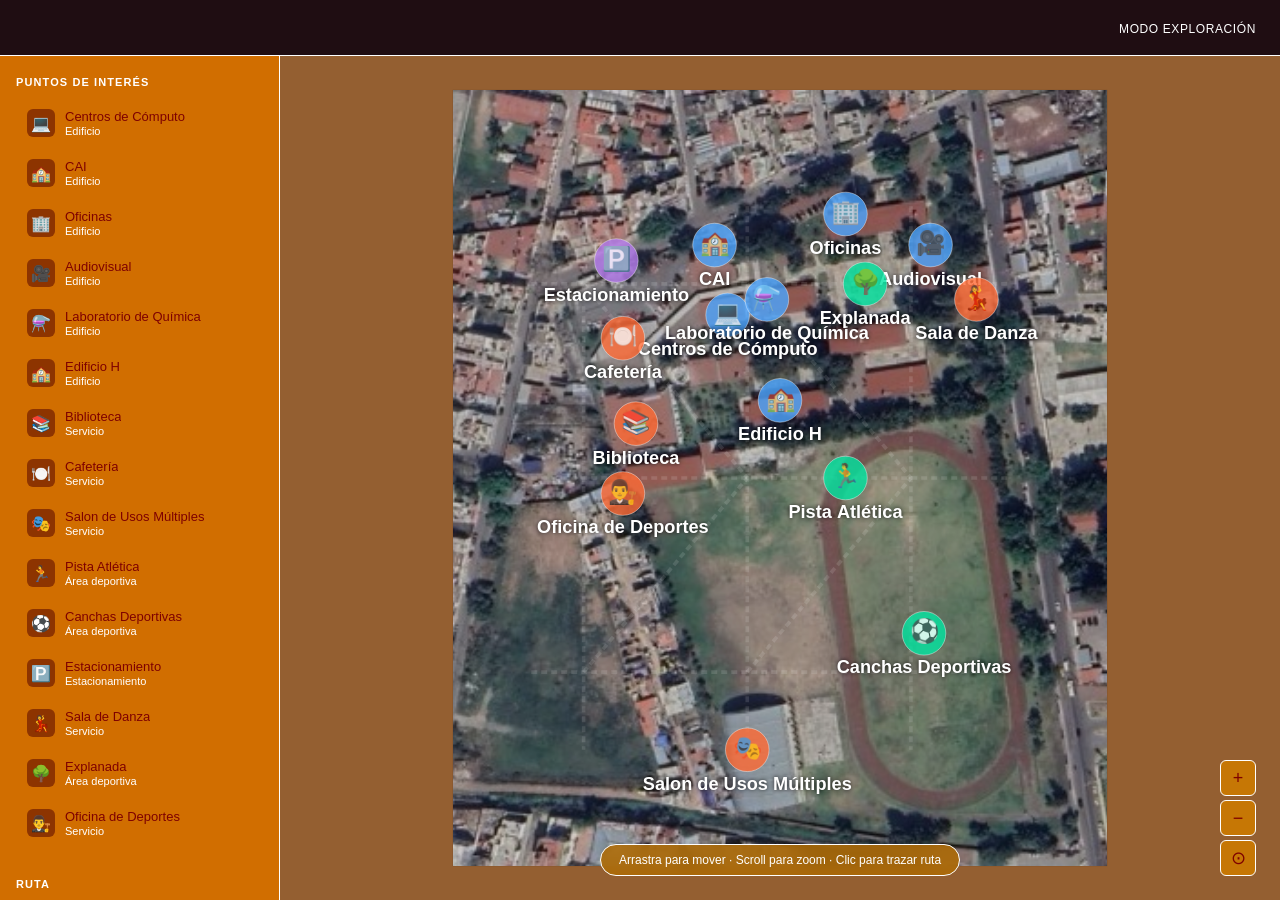
==== index.html @ bcc17fb3 "Add files via upload" ====
<!DOCTYPE html>
<html lang="es">
<head>
    <meta charset="UTF-8" />
    <meta name="viewport" content="width=device-width, initial-scale=1.0" />
    <title>Mapa — Prepa 2 UAEH</title>
     <link rel="stylesheet" href="estilos.css" />
</head>
<body>
    <header class="header">
        <div class="header_logo">
            <div class="header_logo-img " ></div>
        </div>
        <div class="header_info">
            <span id="js-mode-label" class="header_mode-label">Modo exploración</span>
            <button id="js-reset-btn" class="header_reset-btn" title="Limpiar ruta">✕ Limpiar ruta</button>
        </div>
    </header>
    <main class="main">
        <aside class="cinta">
            <h2 class="cinta_title">Puntos de interés</h2>
            <ul class="poi-list" id="js-poi-list">
            </ul>
            <div class="cinta_divider"></div>
            <div class="route-panel" id="js-route-panel">
                <h3 class="route-panel__title">Ruta</h3>
                <p class="route-panel__hint" id="js-route-hint"> Haz clic en el mapa para marcar el <strong>origen</strong>.
                </p>
                <div class="route-panel__points" id="js-route-points">
                    <div class="route-point route-point--origin">
                        <span class="route-point__dot route-point__dot--origin"></span>
                        <span class="route-point__label" id="js-origin-label">Sin seleccionar</span>
                    </div>
                    <div class="route-point__line"></div>
                    <div class="route-point route-point--dest">
                        <span class="route-point__dot route-point__dot--dest"></span>
                        <span class="route-point__label" id="js-dest-label">Sin seleccionar</span>
                    </div>
                </div>
                <button id="js-clear-route-btn" class="route-panel__clear-btn">Limpiar</button>
            </div>
            <div class="cinta_divider"></div>
            <div class="legend">
                <h3 class="legend__title">Leyenda</h3>
                <div class="legend__item">
                    <span class="legend__icon legend__icon--building"></span>
                    <span>Edificios / Aulas</span>
                </div>
                <div class="legend__item">
                    <span class="legend__icon legend__icon--sport"></span>
                    <span>Áreas deportivas</span>
                </div>
                <div class="legend__item">
                    <span class="legend__icon legend__icon--parking"></span>
                    <span>Estacionamiento</span>
                </div>
                <div class="legend__item">
                    <span class="legend__icon legend__icon--service"></span>
                    <span>Servicios</span>
                </div>
            </div>
        </aside>
        <section class="map-container">
            <div class="map-wrapper" id="js-map-wrapper">
                <canvas id="js-map-canvas"></canvas>
                <div class="map-tooltip" id="js-tooltip">
                    <span class="map-tooltip__icon" id="js-tooltip-icon"></span>
                    <span class="map-tooltip__name" id="js-tooltip-name"></span>
                    <span class="map-tooltip__desc" id="js-tooltip-desc"></span>
                </div>
            </div>
            <div class="zoom-controls">
                <button class="zoom-btn" id="js-zoom-in" title="Acercar">+</button>
                <button class="zoom-btn" id="js-zoom-out" title="Alejar">−</button>
                <button class="zoom-btn" id="js-zoom-reset" title="Restablecer">⊙</button>
            </div>
            <div class="map-instructions" id="js-instructions">
                <span>Arrastra para mover · Scroll para zoom · Clic para trazar ruta</span>
            </div>
        </section>
    </main>
    <script src="codigo.js"></script>
</body>
</html>
---- estilos.css ----
/* ============================================================
   VARIABLES PARA DISEÑO
   ============================================================ */
:root {
    --color-bg:          rgb(255, 0, 0);
    --color-surface:     rgba(204, 122, 0, 0.9);
    --color-surface-2:   #8d3400;
    --color-border:      #ffffff;
    --color-accent:      #ff0000;
    --color-accent-dim:  rgba(251, 255, 0, 0.12);
    --color-accent-glow: rgba(25, 4, 146, 0.35);
    --color-orange:      #ff6b35;
    --color-blue:        #4da6ff;
    --color-purple:      #b57bee;
    --color-text:        #7e0000;
    --color-text-muted:  #ffffff;

    --font-display: 'Syne', sans-serif;
    --font-body:    'DM Sans', sans-serif;

    --radius-sm:  6px;
    --radius-md:  12px;
    --radius-lg:  20px;

    --cinta-w:  280px;
    --header-h:   56px;

    --transition: 0.2s ease;
}
/* *-> Todos  */ 
*, *::before, *::after {
    box-sizing: border-box;
    margin: 0;
    padding: 0;
}

 body {
    height: 100%;
    overflow: hidden;
    background: var(--color-bg);
    color: var(--color-text);
    font-family: var(--font-body);
    font-size: 14px;
}

/* ============================================================
   HEADER
   ============================================================ */
.header {
    position: fixed;
    top: 0;
    left: 0;
    right: 0;
    height: var(--header-h);
    background: rgba(13, 15, 20, 0.92);
    backdrop-filter: blur(16px);
    border-bottom: 1px solid var(--color-border);
    display: flex;
    align-items: center;
    justify-content: space-between;
    padding: 0 24px;
    z-index: 100;
}

.header_logo {
    width: 300px;
    height: 100%;
    display: flex;
    align-items: center;
    gap: 10px;
}

.header_logo-img {
    width: 100px;
    height: 40px;

    background-image: url("https://www.uaeh.edu.mx/campus/preparatoria2/images/logo.png");
    background-size: cover;

}

@keyframes pulse {
    0%, 100% { opacity: 1; transform: scale(1); }
    50%       { opacity: 0.6; transform: scale(0.85); }
}

.header_logo-text {
    font-family: var(--font-display);
    font-weight: 700;
    font-size: 16px;
    letter-spacing: 0.02em;
    color:white;
}

.header_logo-text em {
    font-style: normal;
    color: var(--color-accent);
}

.header__info {
    display: flex;
    align-items: center;
    gap: 12px;
}

.header_mode-label {
    font-size: 12px;
    color: var(--color-text-muted);
    font-weight: 500;
    letter-spacing: 0.05em;
    text-transform: uppercase;
}

.header_reset-btn {
    background: transparent;
    border: 1px solid var(--color-border);
    color: var(--color-text-muted);
    padding: 5px 12px;
    border-radius: var(--radius-sm);
    cursor: pointer;
    font-family: var(--font-body);
    font-size: 12px;
    transition: var(--transition);
    display: none;
}

.header_reset-btn:hover {
    border-color: var(--color-orange);
    color: var(--color-orange);
}

.header_reset-btn.visible {
    display: block;
}

/* ============================================================
   LAYOUT PRINCIPAL
   ============================================================ */
.main {
    display: flex;
    height: 100vh;
    padding-top: var(--header-h);
}

/* ============================================================
   cinta
   ============================================================ */
.cinta {
    width: var(--cinta-w);
    flex-shrink: 0;
    background: var(--color-surface);
    border-right: 1px solid var(--color-border);
    overflow-y: auto;
    padding: 20px 16px;
    display: flex;
    flex-direction: column;
    gap: 0;
}

.cinta::-webkit-scrollbar {
    width: 4px;
}
.cinta::-webkit-scrollbar-track { background: transparent; }
.cinta::-webkit-scrollbar-thumb {
    background: var(--color-border);
    border-radius: 4px;
}

.cinta_title {
    font-family: var(--font-display);
    font-size: 11px;
    font-weight: 700;
    letter-spacing: 0.1em;
    text-transform: uppercase;
    color: var(--color-text-muted);
    margin-bottom: 12px;
}

.cinta_divider {
    height: 1px;
    background: var(--color-border);
    margin: 16px 0;
}

/* ============================================================
   LISTA
   ============================================================ */
.poi-list {
    list-style: none;
    display: flex;
    flex-direction: column;
    gap: 4px;
}

.poi-item {
    display: flex;
    align-items: center;
    gap: 10px;
    padding: 8px 10px;
    border-radius: var(--radius-sm);
    cursor: pointer;
    transition: var(--transition);
    border: 1px solid transparent;
}

.poi-item:hover {
    background: var(--color-surface-2);
    border-color: var(--color-border);
}

.poi-item.active {
    background: var(--color-accent-dim);
    border-color: var(--color-accent);
}

.poi-item__icon {
    font-size: 16px;
    flex-shrink: 0;
    width: 28px;
    height: 28px;
    display: flex;
    align-items: center;
    justify-content: center;
    border-radius: var(--radius-sm);
    background: var(--color-surface-2);
}

.poi-item__info {
    display: flex;
    flex-direction: column;
    min-width: 0;
}

.poi-item__name {
    font-weight: 500;
    font-size: 13px;
    white-space: nowrap;
    overflow: hidden;
    text-overflow: ellipsis;
}

.poi-item__type {
    font-size: 11px;
    color: var(--color-text-muted);
    margin-top: 1px;
}

/* ============================================================
   PANEL DE RUTA
   ============================================================ */
.route-panel__title {
    font-family: var(--font-display);
    font-size: 11px;
    font-weight: 700;
    letter-spacing: 0.1em;
    text-transform: uppercase;
    color: var(--color-text-muted);
    margin-bottom: 12px;
}

.route-panel__hint {
    font-size: 12px;
    color: var(--color-text-muted);
    line-height: 1.5;
    margin-bottom: 12px;
}

.route-panel__hint strong {
    color: var(--color-accent);
}

.route-panel__points {
    display: flex;
    flex-direction: column;
    gap: 0;
    margin-bottom: 12px;
}

.route-point {
    display: flex;
    align-items: center;
    gap: 10px;
}

.route-point__dot {
    width: 12px;
    height: 12px;
    border-radius: 50%;
    flex-shrink: 0;
}

.route-point__dot--origin {
    background: var(--color-accent);
    box-shadow: 0 0 8px var(--color-accent-glow);
}

.route-point__dot--dest {
    background: var(--color-orange);
    box-shadow: 0 0 8px rgba(255, 107, 53, 0.4);
}

.route-point__line {
    width: 1px;
    height: 16px;
    background: var(--color-border);
    margin-left: 5px;
}

.route-point__label {
    font-size: 12px;
    color: var(--color-text-muted);
    font-weight: 500;
}

.route-point__label.set {
    color: var(--color-text);
}

.route-panel__clear-btn {
    width: 100%;
    padding: 7px;
    background: transparent;
    border: 1px solid var(--color-border);
    color: var(--color-text-muted);
    border-radius: var(--radius-sm);
    cursor: pointer;
    font-family: var(--font-body);
    font-size: 12px;
    transition: var(--transition);
}

.route-panel__clear-btn:hover {
    border-color: var(--color-orange);
    color: var(--color-orange);
}

/* ============================================================
   LEYENDA
   ============================================================ */
.legend__title {
    font-family: var(--font-display);
    font-size: 11px;
    font-weight: 700;
    letter-spacing: 0.1em;
    text-transform: uppercase;
    color: var(--color-text-muted);
    margin-bottom: 10px;
}

.legend__item {
    display: flex;
    align-items: center;
    gap: 8px;
    margin-bottom: 7px;
    font-size: 12px;
    color: var(--color-text-muted);
}

.legend__icon {
    width: 12px;
    height: 12px;
    border-radius: 3px;
    flex-shrink: 0;
}

.legend__icon--building { background: #4da6ff; }
.legend__icon--sport    { background: #00e5a0; }
.legend__icon--parking  { background: #b57bee; }
.legend__icon--service  { background: #ff6b35; }

/* ============================================================
   MAPA
   ============================================================ */
.map-container {
    flex: 1;
    position: relative;
    overflow: hidden;
    background: #002775;
}

.map-wrapper {
    position: absolute;
    inset: 0;
    cursor: grab;
    touch-action: none;
}

.map-wrapper.grabbing {
    cursor: grabbing;
}

.map-wrapper.routing {
    cursor: crosshair;
}

#js-map-canvas {
    position: absolute;
    top: 0;
    left: 0;
}

/* ============================================================
   TOOLTIP
   ============================================================ */
.map-tooltip {
    position: absolute;
    background: rgba(1, 22, 82, 0.95);
    border: 1px solid var(--color-border);
    border-radius: var(--radius-md);
    padding: 10px 14px;
    pointer-events: none;
    display: none;
    flex-direction: column;
    gap: 2px;
    max-width: 200px;
    backdrop-filter: blur(8px);
    box-shadow: 0 8px 32px rgba(0,0,0,0.4);
    z-index: 50;
}

.map-tooltip.visible {
    display: flex;
}

.map-tooltip__icon {
    font-size: 18px;
    margin-bottom: 2px;
}

.map-tooltip__name {
    font-family: var(--font-display);
    font-size: 13px;
    font-weight: 700;
    color: var(--color-text);
}

.map-tooltip__desc {
    font-size: 11px;
    color: var(--color-text-muted);
    line-height: 1.4;
}

/* ============================================================
   CONTROLES DE ZOOM
   ============================================================ */
.zoom-controls {
    position: absolute;
    bottom: 24px;
    right: 24px;
    display: flex;
    flex-direction: column;
    gap: 4px;
    z-index: 50;
}

.zoom-btn {
    width: 36px;
    height: 36px;
    background: var(--color-surface);
    border: 1px solid var(--color-border);
    color: var(--color-text);
    border-radius: var(--radius-sm);
    cursor: pointer;
    font-size: 18px;
    line-height: 1;
    display: flex;
    align-items: center;
    justify-content: center;
    transition: var(--transition);
    font-family: var(--font-body);
}

.zoom-btn:hover {
    background: var(--color-surface-2);
    border-color: var(--color-accent);
    color: var(--color-accent);
}

/* ============================================================
   INSTRUCCIONES
   ============================================================ */
.map-instructions {
    position: absolute;
    bottom: 24px;
    left: 50%;
    transform: translateX(-50%);
    background: rgba(173, 106, 5, 0.88);
    border: 1px solid var(--color-border);
    border-radius: 999px;
    padding: 8px 18px;
    font-size: 12px;
    color: var(--color-text-muted);
    pointer-events: none;
    backdrop-filter: blur(8px);
    white-space: nowrap;
    z-index: 50;
}
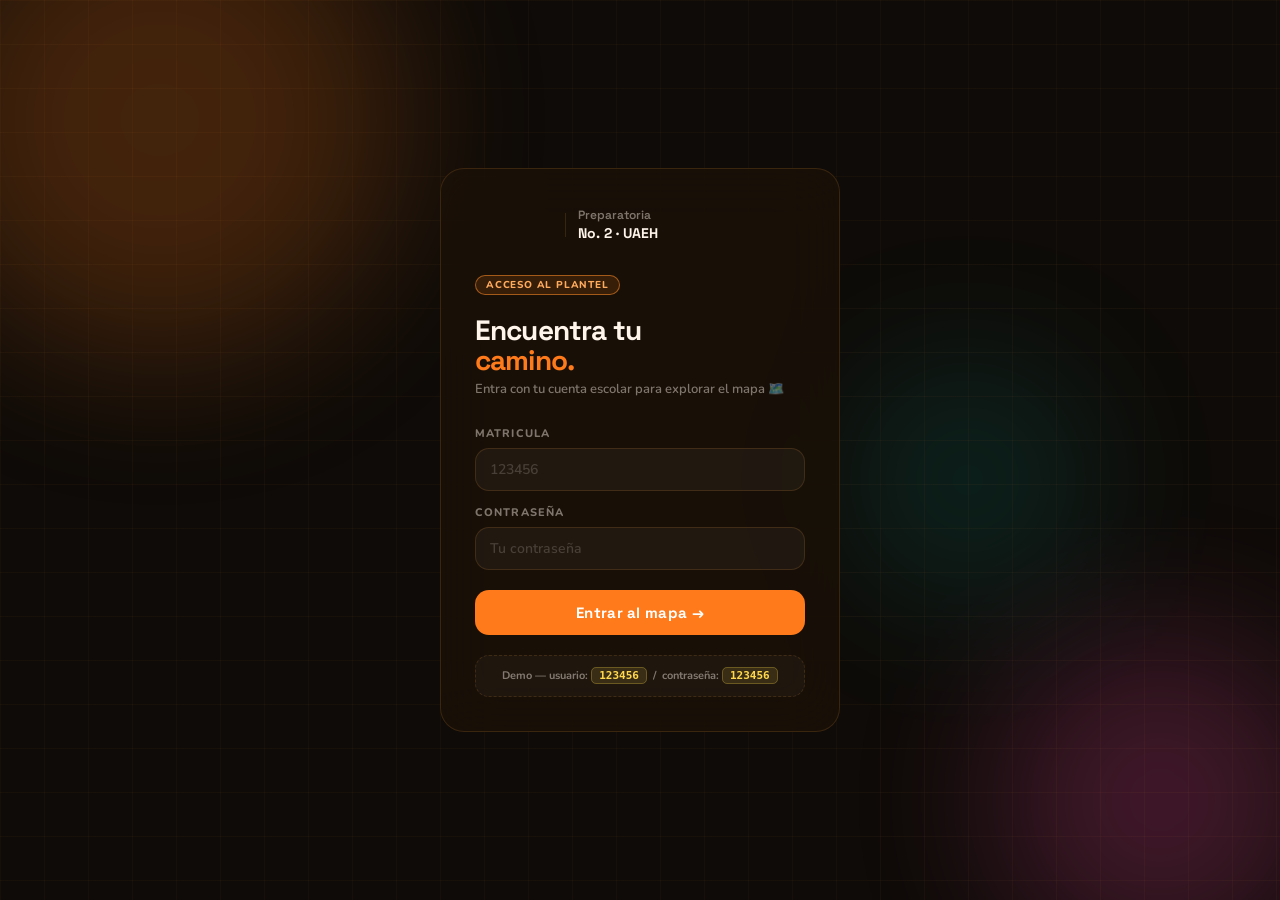
==== commit 522b1749: "v2" ====
--- a/index.html
+++ b/index.html
@@ -1,84 +1,115 @@
-<!DOCTYPE html>
-<html lang="es">
-<head>
-    <meta charset="UTF-8" />
-    <meta name="viewport" content="width=device-width, initial-scale=1.0" />
-    <title>Mapa — Prepa 2 UAEH</title>
-     <link rel="stylesheet" href="estilos.css" />
-</head>
-<body>
-    <header class="header">
-        <div class="header_logo">
-            <div class="header_logo-img " ></div>
-        </div>
-        <div class="header_info">
-            <span id="js-mode-label" class="header_mode-label">Modo exploración</span>
-            <button id="js-reset-btn" class="header_reset-btn" title="Limpiar ruta">✕ Limpiar ruta</button>
-        </div>
-    </header>
-    <main class="main">
-        <aside class="cinta">
-            <h2 class="cinta_title">Puntos de interés</h2>
-            <ul class="poi-list" id="js-poi-list">
-            </ul>
-            <div class="cinta_divider"></div>
-            <div class="route-panel" id="js-route-panel">
-                <h3 class="route-panel__title">Ruta</h3>
-                <p class="route-panel__hint" id="js-route-hint"> Haz clic en el mapa para marcar el <strong>origen</strong>.
-                </p>
-                <div class="route-panel__points" id="js-route-points">
-                    <div class="route-point route-point--origin">
-                        <span class="route-point__dot route-point__dot--origin"></span>
-                        <span class="route-point__label" id="js-origin-label">Sin seleccionar</span>
-                    </div>
-                    <div class="route-point__line"></div>
-                    <div class="route-point route-point--dest">
-                        <span class="route-point__dot route-point__dot--dest"></span>
-                        <span class="route-point__label" id="js-dest-label">Sin seleccionar</span>
-                    </div>
-                </div>
-                <button id="js-clear-route-btn" class="route-panel__clear-btn">Limpiar</button>
-            </div>
-            <div class="cinta_divider"></div>
-            <div class="legend">
-                <h3 class="legend__title">Leyenda</h3>
-                <div class="legend__item">
-                    <span class="legend__icon legend__icon--building"></span>
-                    <span>Edificios / Aulas</span>
-                </div>
-                <div class="legend__item">
-                    <span class="legend__icon legend__icon--sport"></span>
-                    <span>Áreas deportivas</span>
-                </div>
-                <div class="legend__item">
-                    <span class="legend__icon legend__icon--parking"></span>
-                    <span>Estacionamiento</span>
-                </div>
-                <div class="legend__item">
-                    <span class="legend__icon legend__icon--service"></span>
-                    <span>Servicios</span>
-                </div>
-            </div>
-        </aside>
-        <section class="map-container">
-            <div class="map-wrapper" id="js-map-wrapper">
-                <canvas id="js-map-canvas"></canvas>
-                <div class="map-tooltip" id="js-tooltip">
-                    <span class="map-tooltip__icon" id="js-tooltip-icon"></span>
-                    <span class="map-tooltip__name" id="js-tooltip-name"></span>
-                    <span class="map-tooltip__desc" id="js-tooltip-desc"></span>
-                </div>
-            </div>
-            <div class="zoom-controls">
-                <button class="zoom-btn" id="js-zoom-in" title="Acercar">+</button>
-                <button class="zoom-btn" id="js-zoom-out" title="Alejar">−</button>
-                <button class="zoom-btn" id="js-zoom-reset" title="Restablecer">⊙</button>
-            </div>
-            <div class="map-instructions" id="js-instructions">
-                <span>Arrastra para mover · Scroll para zoom · Clic para trazar ruta</span>
-            </div>
-        </section>
-    </main>
-    <script src="codigo.js"></script>
-</body>
+<!DOCTYPE html>
+<html lang="es">
+<head>
+<meta charset="UTF-8" />
+<meta name="viewport" content="width=device-width, initial-scale=1.0" />
+<title>Mapa Interactivo — Prepa 2 UAEH</title>
+<link rel="preconnect" href="https://fonts.googleapis.com" />
+<link rel="preconnect" href="https://fonts.gstatic.com" crossorigin />
+<link href="https://fonts.googleapis.com/css2?family=Space+Grotesk:wght@400;500;600;700&family=Nunito:wght@400;600;700;800&display=swap" rel="stylesheet" />
+<link rel="stylesheet" href="style.css" />
+</head>
+<body>
+
+<!-- ============================================================
+     HEADER
+     ============================================================ -->
+<header class="header">
+    <div class="header-logo">
+        <div class="header-logo-img"></div>
+        <div class="header-logo-sep"></div>
+        <span class="header-logo-text">Prepa <em>2</em> · UAEH</span>
+    </div>
+
+    <div class="header-right">
+        <span class="mode-chip" id="js-mode-label">Explorar mapa</span>
+        <button class="header-reset-btn" id="js-reset-btn">✕ Limpiar ruta</button>
+        <div class="header-user" id="js-logout-btn">
+            <div class="user-dot"></div>
+            <span id="js-username-display">—</span>
+        </div>
+    </div>
+</header>
+
+<!-- ============================================================
+     LAYOUT PRINCIPAL
+     ============================================================ -->
+<main class="main">
+
+    <!-- SIDEBAR -->
+    <aside class="cinta">
+
+        <!-- Lista de POIs -->
+        <p class="section-label">Lugares</p>
+        <ul class="poi-list" id="js-poi-list"></ul>
+
+        <div class="divider"></div>
+
+        <!-- Panel de ruta -->
+        <p class="section-label">Mi ruta</p>
+        <p class="route-hint" id="js-route-hint">
+            Haz clic en el mapa para marcar el <strong>origen</strong>.
+        </p>
+
+        <div class="route-points">
+            <div class="route-point">
+                <div class="rp-dot rp-dot--origin"></div>
+                <span class="rp-label" id="js-origin-label">Sin seleccionar</span>
+            </div>
+            <div class="rp-connector" style="margin-left:4px"></div>
+            <div class="route-point">
+                <div class="rp-dot rp-dot--dest"></div>
+                <span class="rp-label" id="js-dest-label">Sin seleccionar</span>
+            </div>
+        </div>
+
+        <button class="clear-btn" id="js-clear-route-btn">🗑 Limpiar ruta</button>
+
+        <div class="divider"></div>
+
+        <!-- Leyenda -->
+        <p class="section-label">Leyenda</p>
+        <div class="legend-item"><div class="legend-dot legend-dot--building"></div>Edificio / Aula</div>
+        <div class="legend-item"><div class="legend-dot legend-dot--sport"></div>Área deportiva</div>
+        <div class="legend-item"><div class="legend-dot legend-dot--parking"></div>Estacionamiento</div>
+        <div class="legend-item"><div class="legend-dot legend-dot--service"></div>Servicio</div>
+
+    </aside>
+
+    <!-- MAPA -->
+    <div class="map-container">
+        <div class="map-wrapper" id="js-map-wrapper">
+
+            <canvas id="js-map-canvas"></canvas>
+
+            <!-- Tooltip -->
+            <div class="map-tooltip" id="js-tooltip">
+                <img class="tooltip-img" id="js-tooltip-img" src="" alt="" />
+                <div class="tooltip-body">
+                    <span class="tooltip-icon" id="js-tooltip-icon"></span>
+                    <span class="tooltip-name" id="js-tooltip-name"></span>
+                    <span class="tooltip-desc" id="js-tooltip-desc"></span>
+                </div>
+            </div>
+
+            <!-- Controles de zoom -->
+            <div class="zoom-controls">
+                <button class="zoom-btn" id="js-zoom-in"    title="Acercar">+</button>
+                <button class="zoom-btn" id="js-zoom-out"   title="Alejar">−</button>
+                <button class="zoom-btn" id="js-zoom-reset" title="Centrar" style="font-size:13px">⊙</button>
+            </div>
+
+            <!-- Instrucciones pie de mapa -->
+            <div class="map-tip">Arrastra · Scroll para zoom · Click para trazar ruta</div>
+
+            <!-- Coordenadas en tiempo real -->
+            <div class="map-coords" id="js-coords">x: —  y: —</div>
+
+        </div>
+    </div>
+
+</main>
+
+<script src="map.js"></script>
+</body>
 </html>
--- a/style.css
+++ b/style.css
@@ -0,0 +1,547 @@
+/* ============================================================
+   FUENTES
+   Google Fonts: Space Grotesk (display) + Nunito (body)
+   ============================================================ */
+@import url('https://fonts.googleapis.com/css2?family=Space+Grotesk:wght@400;500;600;700&family=Nunito:wght@400;600;700;800&display=swap');
+
+/* ============================================================
+   VARIABLES
+   ============================================================ */
+:root {
+    /* Paleta principal — naranja UAEH con toques vibrantes */
+    --c-bg:           #0e0b08;
+    --c-surface:      #1a1108;
+    --c-surface-2:    #261a0a;
+    --c-border:       rgba(255, 160, 60, 0.15);
+    --c-border-hot:   rgba(255, 140, 40, 0.55);
+
+    --c-orange:       #ff7a1a;
+    --c-orange-light: #ffab5e;
+    --c-orange-dim:   rgba(255, 122, 26, 0.14);
+    --c-yellow:       #ffd84d;
+    --c-pink:         #ff4daa;
+    --c-cyan:         #00e5d4;
+    --c-green:        #55e87a;
+    --c-purple:       #c084fc;
+
+    --c-text:         #fff5eb;
+    --c-text-muted:   rgba(255, 245, 235, 0.45);
+
+    --font-display: 'Space Grotesk', sans-serif;
+    --font-body:    'Nunito', sans-serif;
+
+    --r-sm:   8px;
+    --r-md:   14px;
+    --r-lg:   22px;
+    --r-pill: 999px;
+
+    --cinta-w:  260px;
+    --header-h: 54px;
+    --ease:     0.18s ease;
+}
+
+*, *::before, *::after { box-sizing: border-box; margin: 0; padding: 0; }
+
+html, body {
+    height: 100%;
+    overflow: hidden;
+    background: var(--c-bg);
+    color: var(--c-text);
+    font-family: var(--font-body);
+    font-size: 14px;
+    -webkit-font-smoothing: antialiased;
+}
+
+/* ============================================================
+   HEADER
+   ============================================================ */
+.header {
+    position: fixed;
+    inset: 0 0 auto 0;
+    height: var(--header-h);
+    background: rgba(14, 11, 8, 0.88);
+    backdrop-filter: blur(18px);
+    border-bottom: 1px solid var(--c-border);
+    display: flex;
+    align-items: center;
+    justify-content: space-between;
+    padding: 0 20px;
+    z-index: 100;
+}
+
+.header-logo {
+    display: flex;
+    align-items: center;
+    gap: 10px;
+}
+
+.header-logo-img {
+    width: 86px;
+    height: 34px;
+    background-image: url("https://www.uaeh.edu.mx/campus/preparatoria2/images/logo.png");
+    background-size: contain;
+    background-repeat: no-repeat;
+    background-position: left center;
+    filter: brightness(1.1);
+}
+
+.header-logo-sep {
+    width: 1px;
+    height: 20px;
+    background: var(--c-border);
+}
+
+.header-logo-text {
+    font-family: var(--font-display);
+    font-weight: 700;
+    font-size: 13px;
+    color: var(--c-text-muted);
+    letter-spacing: 0.01em;
+}
+
+.header-logo-text em {
+    font-style: normal;
+    color: var(--c-orange);
+}
+
+.header-right {
+    display: flex;
+    align-items: center;
+    gap: 10px;
+}
+
+/* Tag de modo — estilo "chip" */
+.mode-chip {
+    font-family: var(--font-display);
+    font-size: 11px;
+    font-weight: 600;
+    letter-spacing: 0.06em;
+    text-transform: uppercase;
+    background: var(--c-orange-dim);
+    border: 1px solid var(--c-border-hot);
+    border-radius: var(--r-pill);
+    padding: 4px 12px;
+    color: var(--c-orange-light);
+}
+
+.header-reset-btn {
+    background: transparent;
+    border: 1px solid rgba(255,77,170,0.4);
+    color: var(--c-pink);
+    padding: 5px 12px;
+    border-radius: var(--r-pill);
+    cursor: pointer;
+    font-family: var(--font-body);
+    font-weight: 700;
+    font-size: 12px;
+    transition: var(--ease);
+    display: none;
+}
+
+.header-reset-btn:hover {
+    background: rgba(255,77,170,0.12);
+    border-color: var(--c-pink);
+}
+
+.header-reset-btn.visible { display: block; }
+
+/* Botón de usuario */
+.header-user {
+    display: flex;
+    align-items: center;
+    gap: 7px;
+    font-size: 12px;
+    font-weight: 700;
+    color: var(--c-text-muted);
+    padding: 5px 12px;
+    border-radius: var(--r-pill);
+    border: 1px solid var(--c-border);
+    background: rgba(255,255,255,0.03);
+    cursor: pointer;
+    transition: var(--ease);
+}
+
+.header-user:hover { border-color: var(--c-border-hot); color: var(--c-orange-light); }
+
+.user-dot {
+    width: 7px;
+    height: 7px;
+    border-radius: 50%;
+    background: var(--c-green);
+    flex-shrink: 0;
+}
+
+/* ============================================================
+   LAYOUT
+   ============================================================ */
+.main {
+    display: flex;
+    height: 100vh;
+    padding-top: var(--header-h);
+}
+
+/* ============================================================
+   SIDEBAR / CINTA
+   ============================================================ */
+.cinta {
+    width: var(--cinta-w);
+    flex-shrink: 0;
+    background: var(--c-surface);
+    border-right: 1px solid var(--c-border);
+    overflow-y: auto;
+    padding: 16px 12px;
+    display: flex;
+    flex-direction: column;
+    gap: 0;
+    scrollbar-width: thin;
+    scrollbar-color: var(--c-border) transparent;
+}
+
+.cinta::-webkit-scrollbar { width: 3px; }
+.cinta::-webkit-scrollbar-thumb { background: var(--c-border); border-radius: 4px; }
+
+/* Sección label */
+.section-label {
+    font-family: var(--font-display);
+    font-size: 10px;
+    font-weight: 700;
+    letter-spacing: 0.14em;
+    text-transform: uppercase;
+    color: var(--c-orange);
+    margin-bottom: 10px;
+    display: flex;
+    align-items: center;
+    gap: 6px;
+}
+
+.section-label::after {
+    content: '';
+    flex: 1;
+    height: 1px;
+    background: var(--c-border);
+}
+
+.divider {
+    height: 1px;
+    background: var(--c-border);
+    margin: 14px 0;
+}
+
+/* ============================================================
+   LISTA POIs
+   ============================================================ */
+.poi-list {
+    list-style: none;
+    display: flex;
+    flex-direction: column;
+    gap: 2px;
+}
+
+.poi-item {
+    display: flex;
+    align-items: center;
+    gap: 9px;
+    padding: 8px 9px;
+    border-radius: var(--r-md);
+    cursor: pointer;
+    transition: var(--ease);
+    border: 1px solid transparent;
+}
+
+.poi-item:hover {
+    background: var(--c-surface-2);
+    border-color: var(--c-border);
+    transform: translateX(2px);
+}
+
+.poi-item.active {
+    background: var(--c-orange-dim);
+    border-color: var(--c-border-hot);
+}
+
+.poi-item__icon {
+    font-size: 14px;
+    flex-shrink: 0;
+    width: 28px;
+    height: 28px;
+    display: flex;
+    align-items: center;
+    justify-content: center;
+    border-radius: var(--r-sm);
+    background: rgba(255,255,255,0.05);
+    border: 1px solid var(--c-border);
+}
+
+.poi-item__name {
+    font-weight: 700;
+    font-size: 12px;
+    white-space: nowrap;
+    overflow: hidden;
+    text-overflow: ellipsis;
+    color: var(--c-text);
+    line-height: 1.2;
+}
+
+.poi-item__type {
+    font-size: 10px;
+    color: var(--c-text-muted);
+    margin-top: 1px;
+}
+
+/* ============================================================
+   PANEL RUTA
+   ============================================================ */
+.route-hint {
+    font-size: 12px;
+    font-weight: 600;
+    color: var(--c-text-muted);
+    line-height: 1.55;
+    margin-bottom: 12px;
+    background: var(--c-surface-2);
+    border-radius: var(--r-md);
+    padding: 10px 12px;
+    border: 1px solid var(--c-border);
+}
+
+.route-hint strong { color: var(--c-yellow); }
+
+.route-points {
+    display: flex;
+    flex-direction: column;
+    margin-bottom: 12px;
+}
+
+.route-point {
+    display: flex;
+    align-items: center;
+    gap: 10px;
+    padding: 6px 0;
+}
+
+.rp-dot {
+    width: 11px;
+    height: 11px;
+    border-radius: 50%;
+    flex-shrink: 0;
+}
+
+.rp-dot--origin { background: var(--c-orange); }
+.rp-dot--dest   { background: var(--c-yellow); }
+
+.rp-connector {
+    width: 2px;
+    height: 12px;
+    background: var(--c-border);
+    margin-left: 4px;
+    border-radius: 2px;
+}
+
+.rp-label {
+    font-size: 11px;
+    font-weight: 600;
+    color: var(--c-text-muted);
+}
+
+.rp-label.set { color: var(--c-text); }
+
+.clear-btn {
+    width: 100%;
+    padding: 8px;
+    background: transparent;
+    border: 1px solid var(--c-border);
+    color: var(--c-text-muted);
+    border-radius: var(--r-md);
+    cursor: pointer;
+    font-family: var(--font-body);
+    font-weight: 700;
+    font-size: 12px;
+    transition: var(--ease);
+}
+
+.clear-btn:hover {
+    border-color: rgba(255,77,170,0.5);
+    color: var(--c-pink);
+    background: rgba(255,77,170,0.06);
+}
+
+/* ============================================================
+   LEYENDA
+   ============================================================ */
+.legend-item {
+    display: flex;
+    align-items: center;
+    gap: 8px;
+    margin-bottom: 8px;
+    font-size: 11px;
+    font-weight: 600;
+    color: var(--c-text-muted);
+}
+
+.legend-dot {
+    width: 9px;
+    height: 9px;
+    border-radius: 50%;
+    flex-shrink: 0;
+}
+
+.legend-dot--building { background: #4da6ff; }
+.legend-dot--sport    { background: #00e5a0; }
+.legend-dot--parking  { background: #c084fc; }
+.legend-dot--service  { background: #ff7a1a; }
+
+/* ============================================================
+   MAPA / CANVAS
+   ============================================================ */
+.map-container {
+    flex: 1;
+    position: relative;
+    overflow: hidden;
+    background: #050608;
+}
+
+.map-wrapper {
+    position: absolute;
+    inset: 0;
+    cursor: grab;
+    touch-action: none;
+}
+
+.map-wrapper.grabbing { cursor: grabbing; }
+.map-wrapper.routing  { cursor: crosshair; }
+
+#js-map-canvas {
+    position: absolute;
+    top: 0;
+    left: 0;
+}
+
+/* ============================================================
+   TOOLTIP
+   ============================================================ */
+.map-tooltip {
+    position: absolute;
+    background: rgba(20, 14, 6, 0.97);
+    border: 1px solid var(--c-border-hot);
+    border-radius: var(--r-md);
+    padding: 0;
+    pointer-events: none;
+    display: none;
+    flex-direction: column;
+    max-width: 210px;
+    backdrop-filter: blur(12px);
+    z-index: 50;
+    overflow: hidden;
+}
+
+.map-tooltip.visible { display: flex; }
+
+/* Imagen del POI — ocupa el ancho completo del tooltip */
+.tooltip-img {
+    width: 100%;
+    height: 110px;
+    object-fit: cover;
+    display: none;          /* JS lo activa si hay imagen */
+    border-bottom: 1px solid var(--c-border);
+}
+
+/* Contenedor del texto debajo de la imagen */
+.tooltip-body {
+    display: flex;
+    flex-direction: column;
+    gap: 3px;
+    padding: 10px 13px;
+}
+
+.tooltip-icon   { font-size: 18px; margin-bottom: 2px; }
+
+.tooltip-name {
+    font-family: var(--font-display);
+    font-size: 13px;
+    font-weight: 700;
+    color: var(--c-text);
+}
+
+.tooltip-desc {
+    font-size: 11px;
+    color: var(--c-text-muted);
+    line-height: 1.4;
+    font-weight: 600;
+}
+
+/* ============================================================
+   ZOOM
+   ============================================================ */
+.zoom-controls {
+    position: absolute;
+    bottom: 20px;
+    right: 20px;
+    display: flex;
+    flex-direction: column;
+    gap: 4px;
+    z-index: 50;
+}
+
+.zoom-btn {
+    width: 36px;
+    height: 36px;
+    background: rgba(14, 11, 8, 0.9);
+    border: 1px solid var(--c-border);
+    color: var(--c-text-muted);
+    border-radius: var(--r-sm);
+    cursor: pointer;
+    font-size: 18px;
+    display: flex;
+    align-items: center;
+    justify-content: center;
+    transition: var(--ease);
+    font-family: var(--font-display);
+    font-weight: 700;
+    backdrop-filter: blur(8px);
+}
+
+.zoom-btn:hover {
+    border-color: var(--c-border-hot);
+    color: var(--c-orange);
+    background: var(--c-orange-dim);
+}
+
+/* ============================================================
+   PIE DE MAPA — instrucciones
+   ============================================================ */
+.map-tip {
+    position: absolute;
+    bottom: 20px;
+    left: 50%;
+    transform: translateX(-50%);
+    background: rgba(14, 11, 8, 0.85);
+    border: 1px solid var(--c-border);
+    border-radius: var(--r-pill);
+    padding: 6px 16px;
+    font-size: 11px;
+    font-weight: 700;
+    color: var(--c-text-muted);
+    pointer-events: none;
+    backdrop-filter: blur(10px);
+    white-space: nowrap;
+    z-index: 50;
+    letter-spacing: 0.02em;
+}
+
+/* Indicador de coordenadas en tiempo real */
+.map-coords {
+    position: absolute;
+    bottom: 20px;
+    left: 20px;
+    background: rgba(14, 11, 8, 0.88);
+    border: 1px solid var(--c-border);
+    border-radius: var(--r-sm);
+    padding: 5px 12px;
+    font-family: monospace;
+    font-size: 12px;
+    color: var(--c-orange-light);
+    pointer-events: none;
+    backdrop-filter: blur(10px);
+    z-index: 50;
+    letter-spacing: 0.04em;
+    min-width: 160px;
+}
